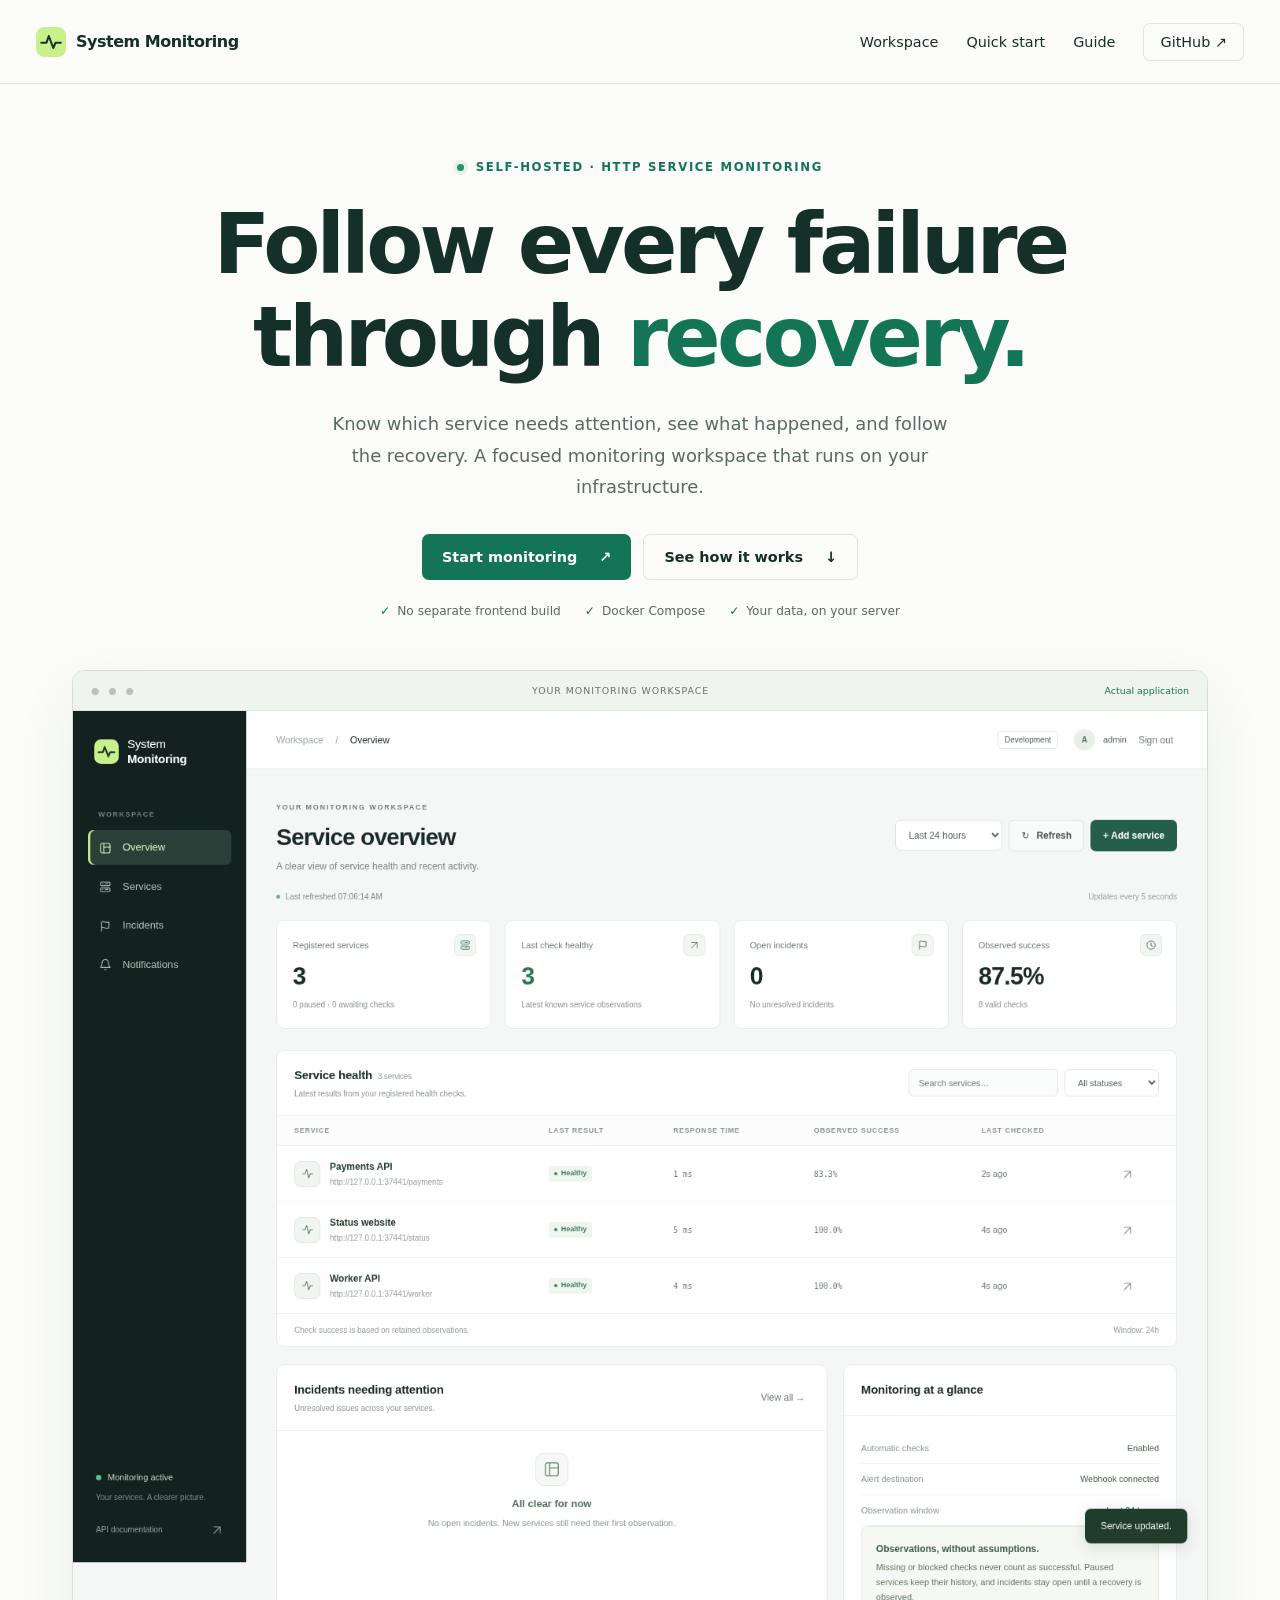
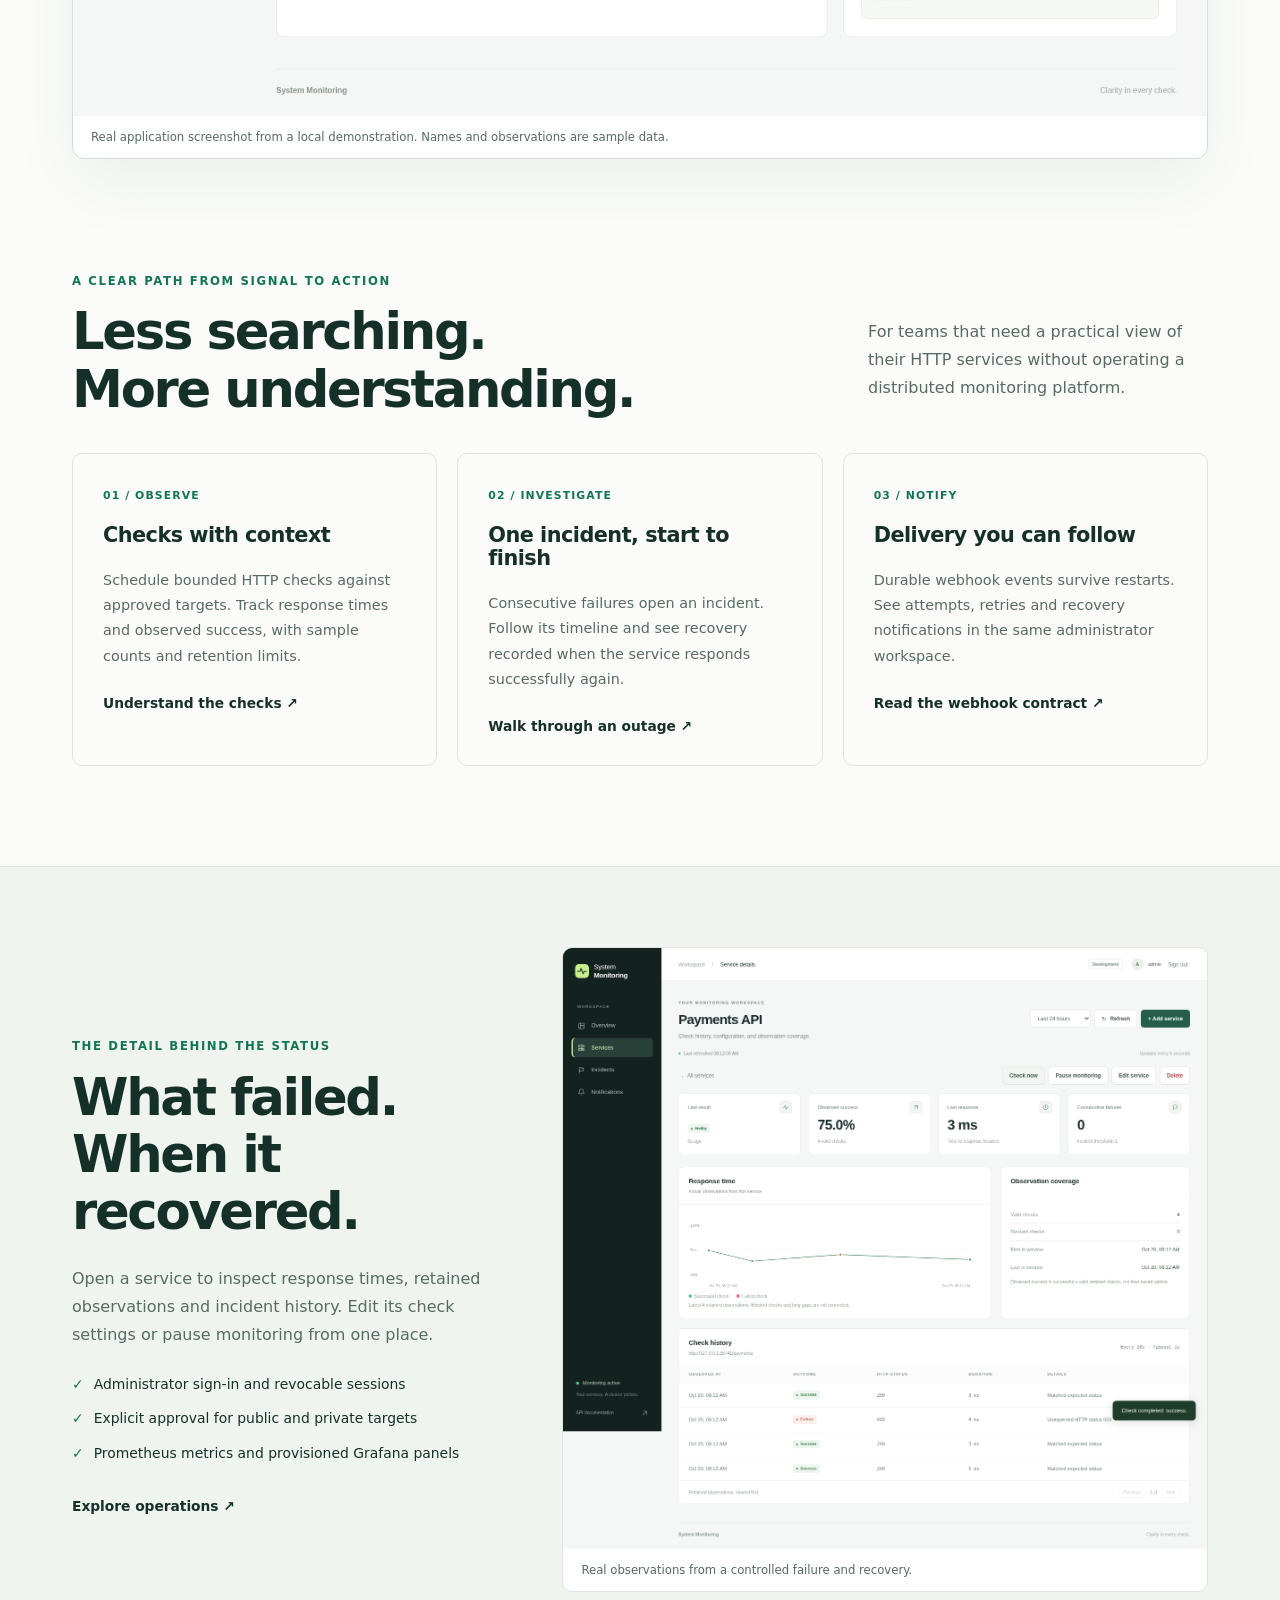
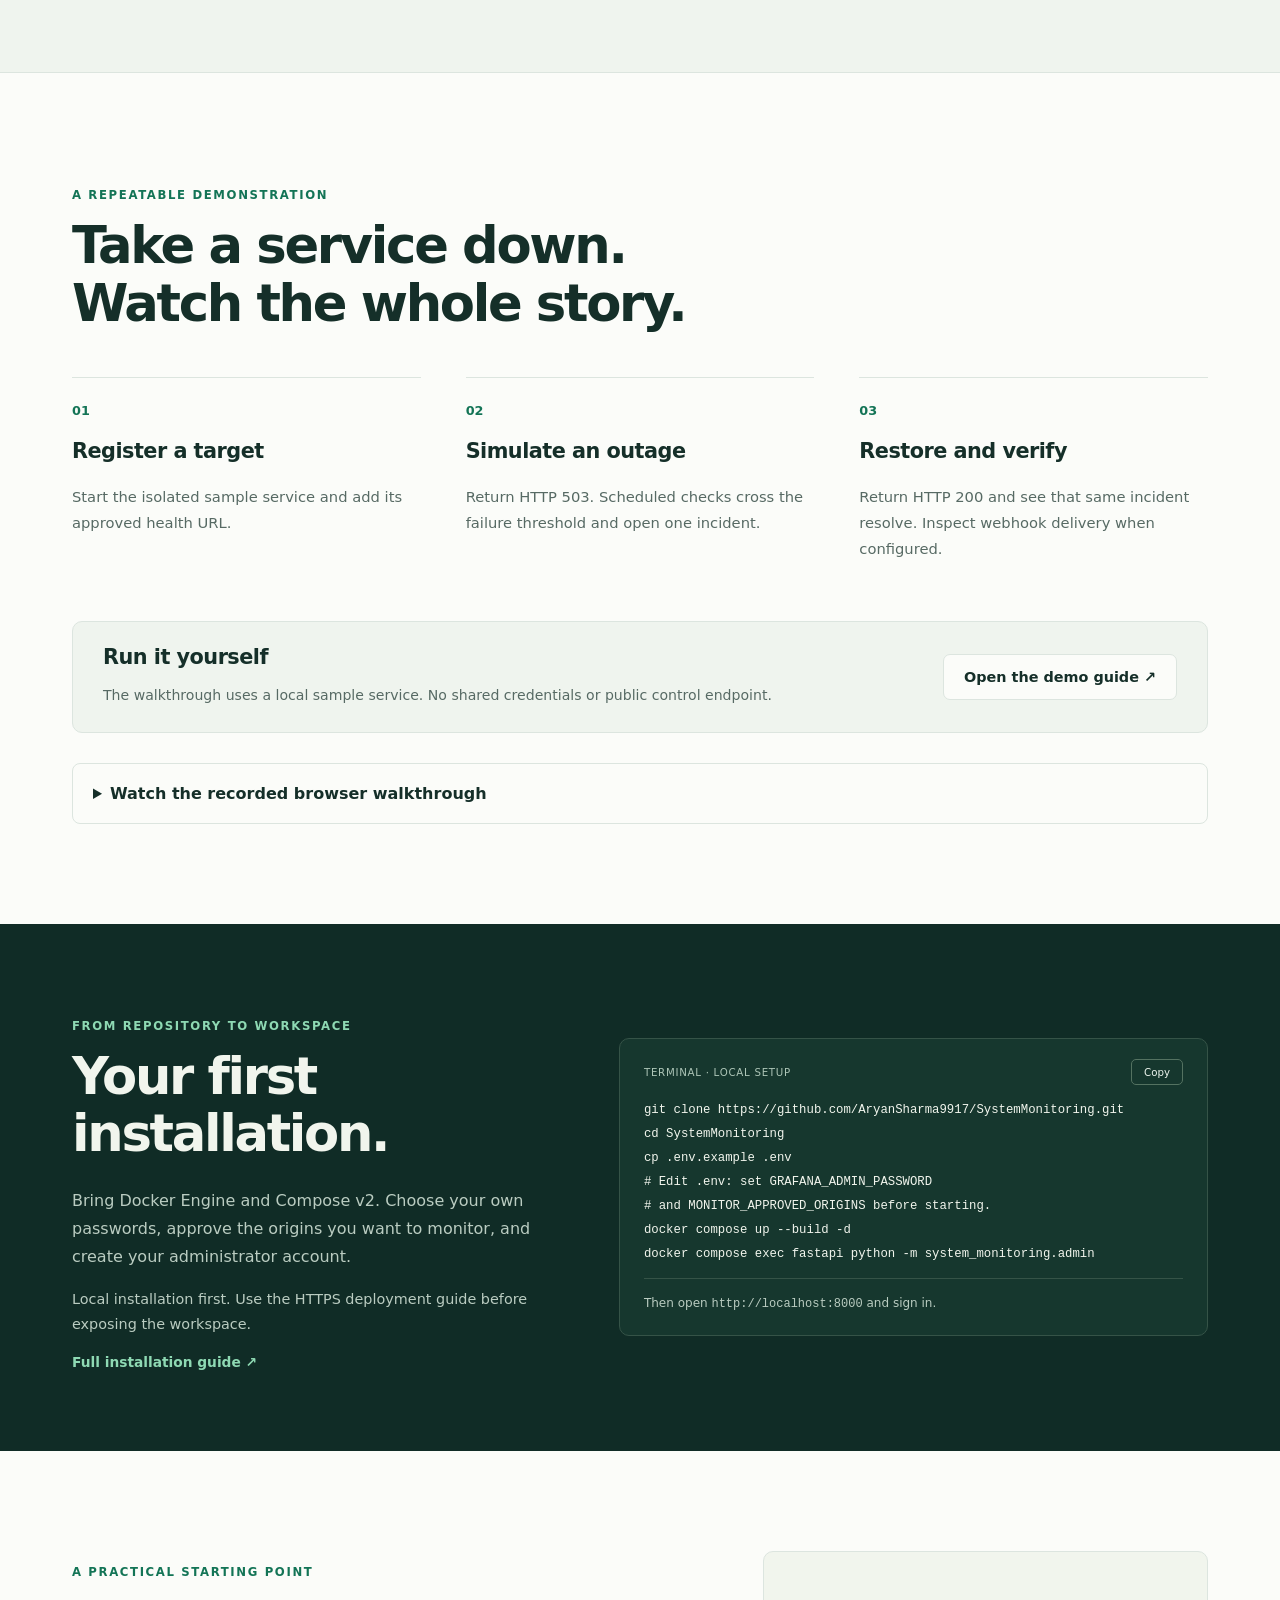
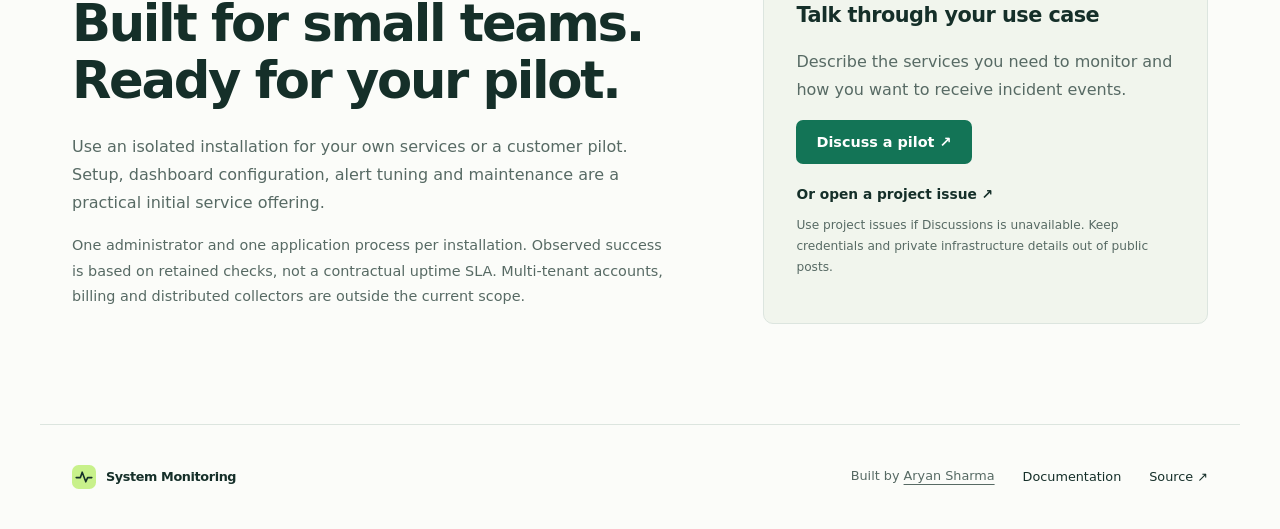
==== website/index.html @ 1e6cb17a "Publish the project website and product walkthrough" ====
<!doctype html>
<html lang="en">
<head>
  <meta charset="utf-8">
  <meta name="viewport" content="width=device-width, initial-scale=1">
  <meta name="description" content="Self-hosted HTTP monitoring with an administrator workspace, incident history and reliable webhook delivery. Built for small teams and isolated customer installations.">
  <meta name="theme-color" content="#102c26">
  <meta property="og:title" content="System Monitoring — Follow every failure through recovery">
  <meta property="og:description" content="Your services, incidents and recovery. One self-hosted workspace.">
  <meta property="og:type" content="website">
  <meta property="og:image" content="https://aryansharma9917.github.io/SystemMonitoring/assets/workspace.png">
  <title>System Monitoring — Follow every failure through recovery</title>
  <link rel="icon" href="assets/icon.svg" type="image/svg+xml">
  <link rel="stylesheet" href="styles.css">
  <script src="site.js" defer></script>
</head>
<body>
<a class="skip" href="#main">Skip to content</a>
<header class="header">
  <a class="brand" href="./" aria-label="System Monitoring home"><img src="assets/icon.svg" alt="" width="30" height="30">System Monitoring</a>
  <nav aria-label="Main navigation"><a href="#workspace">Workspace</a><a href="#start">Quick start</a><a href="guide.html">Guide</a><a class="nav-github" href="https://github.com/AryanSharma9917/SystemMonitoring">GitHub ↗</a></nav>
</header>
<main id="main">
  <section class="hero wrap">
<div class="eyebrow"><span class="status-dot"></span> Self-hosted · HTTP service monitoring</div>
    <h1>Follow every failure<br>through <span>recovery.</span></h1>
    <p class="hero-copy">Know which service needs attention, see what happened, and follow the recovery. A focused monitoring workspace that runs on your infrastructure.</p>
    <div class="actions"><a class="button primary" href="#start">Start monitoring <span aria-hidden="true">↗</span></a><a class="button secondary" href="#walkthrough">See how it works <span aria-hidden="true">↓</span></a></div>
    <div class="hero-notes"><span>No separate frontend build</span><span>Docker Compose</span><span>Your data, on your server</span></div>
    <figure class="product-shot"><div class="window-bar"><div class="window-dots" aria-hidden="true">● ● ●</div><span>YOUR MONITORING WORKSPACE</span><span class="live-label">Actual application</span></div><img src="assets/workspace.png" alt="Administrator workspace showing three monitored services, observed success, response times and recent incidents" width="1440" height="1080" fetchpriority="high"><figcaption>Real application screenshot from a local demonstration. Names and observations are sample data.</figcaption></figure>
  </section>
  <section id="workspace" class="wrap section">
    <div class="section-heading"><div><p class="eyebrow">A clear path from signal to action</p><h2>Less searching.<br>More understanding.</h2></div><p>For teams that need a practical view of their HTTP services without operating a distributed monitoring platform.</p></div>
    <div class="features">
      <article><span class="feature-number">01 / OBSERVE</span><h3>Checks with context</h3><p>Schedule bounded HTTP checks against approved targets. Track response times and observed success, with sample counts and retention limits.</p><a href="guide.html#architecture">Understand the checks ↗</a></article>
      <article><span class="feature-number">02 / INVESTIGATE</span><h3>One incident, start to finish</h3><p>Consecutive failures open an incident. Follow its timeline and see recovery recorded when the service responds successfully again.</p><a href="#walkthrough">Walk through an outage ↗</a></article>
      <article><span class="feature-number">03 / NOTIFY</span><h3>Delivery you can follow</h3><p>Durable webhook events survive restarts. See attempts, retries and recovery notifications in the same administrator workspace.</p><a href="https://github.com/AryanSharma9917/SystemMonitoring/blob/main/docs/notifications.md">Read the webhook contract ↗</a></article>
    </div>
  </section>
  <section class="detail-section"><div class="wrap detail-grid"><div><p class="eyebrow">The detail behind the status</p><h2>What failed.<br>When it recovered.</h2><p>Open a service to inspect response times, retained observations and incident history. Edit its check settings or pause monitoring from one place.</p><ul class="check-list"><li>Administrator sign-in and revocable sessions</li><li>Explicit approval for public and private targets</li><li>Prometheus metrics and provisioned Grafana panels</li></ul><a class="text-link" href="guide.html#operations">Explore operations ↗</a></div><figure><img src="assets/service-details.png" alt="Payments API detail screen with response-time chart and outage and recovery observations" width="1440" height="1080"><figcaption>Real observations from a controlled failure and recovery.</figcaption></figure></div></section>
  <section id="walkthrough" class="wrap section">
    <p class="eyebrow">A repeatable demonstration</p><h2>Take a service down.<br>Watch the whole story.</h2>
    <div class="steps"><article><span>01</span><h3>Register a target</h3><p>Start the isolated sample service and add its approved health URL.</p></article><article><span>02</span><h3>Simulate an outage</h3><p>Return HTTP 503. Scheduled checks cross the failure threshold and open one incident.</p></article><article><span>03</span><h3>Restore and verify</h3><p>Return HTTP 200 and see that same incident resolve. Inspect webhook delivery when configured.</p></article></div>
    <div class="callout"><div><h3>Run it yourself</h3><p>The walkthrough uses a local sample service. No shared credentials or public control endpoint.</p></div><a class="button secondary" href="guide.html#demo">Open the demo guide ↗</a></div>
    <details class="recording"><summary>Watch the recorded browser walkthrough</summary><video controls preload="none" poster="assets/workspace.png" aria-label="Recorded administrator workflow"><source src="assets/walkthrough.webm" type="video/webm"><track default kind="captions" src="assets/walkthrough.vtt" srclang="en" label="English">Your browser does not support WebM. <a href="assets/walkthrough.webm">Download the recording</a>.</video><p class="muted">Recorded against local sample targets: sign-in, service creation, outage, recovery and delivery retries. Mobile layout is verified separately in the browser check. <a href="guide.html#transcript">Read the text walkthrough</a>.</p></details>
  </section>
  <section id="start" class="start-section"><div class="wrap start-grid"><div><p class="eyebrow">From repository to workspace</p><h2>Your first installation.</h2><p>Bring Docker Engine and Compose v2. Choose your own passwords, approve the origins you want to monitor, and create your administrator account.</p><p class="muted">Local installation first. Use the HTTPS deployment guide before exposing the workspace.</p><a class="text-link" href="guide.html#install">Full installation guide ↗</a></div><div class="code-card"><div class="code-title"><span>TERMINAL · LOCAL SETUP</span><button type="button" class="copy" data-copy="install-code">Copy</button></div><pre><code id="install-code">git clone https://github.com/AryanSharma9917/SystemMonitoring.git
cd SystemMonitoring
cp .env.example .env
# Edit .env: set GRAFANA_ADMIN_PASSWORD
# and MONITOR_APPROVED_ORIGINS before starting.
docker compose up --build -d
docker compose exec fastapi python -m system_monitoring.admin</code></pre><p>Then open <code>http://localhost:8000</code> and sign in.</p><span class="copy-status" role="status" aria-live="polite"></span></div></div></section>
  <section class="wrap section offering"><div><p class="eyebrow">A practical starting point</p><h2>Built for small teams.<br>Ready for your pilot.</h2><p>Use an isolated installation for your own services or a customer pilot. Setup, dashboard configuration, alert tuning and maintenance are a practical initial service offering.</p><p class="muted">One administrator and one application process per installation. Observed success is based on retained checks, not a contractual uptime SLA. Multi-tenant accounts, billing and distributed collectors are outside the current scope.</p></div><div class="offering-card"><h3>Talk through your use case</h3><p>Describe the services you need to monitor and how you want to receive incident events.</p><a class="button primary" href="https://github.com/AryanSharma9917/SystemMonitoring/discussions">Discuss a pilot ↗</a><a class="text-link" href="https://github.com/AryanSharma9917/SystemMonitoring/issues/new">Or open a project issue ↗</a><p class="muted small">Use project issues if Discussions is unavailable. Keep credentials and private infrastructure details out of public posts.</p></div></section>
</main>
<footer class="wrap footer"><a class="brand" href="./"><img src="assets/icon.svg" alt="" width="24" height="24">System Monitoring</a><p>Built by <a href="https://github.com/AryanSharma9917">Aryan Sharma</a></p><a href="guide.html">Documentation</a><a href="https://github.com/AryanSharma9917/SystemMonitoring">Source ↗</a></footer>
</body>
</html>
---- website/styles.css ----
:root{color-scheme:light;--ink:#152f29;--muted:#576a64;--green:#137456;--line:#dce5df;--paper:#fbfcf9;--soft:#eff4ee;--dark:#102c26;font-family:Inter,ui-sans-serif,system-ui,-apple-system,BlinkMacSystemFont,"Segoe UI",sans-serif;color:var(--ink);background:var(--paper);font-synthesis:none;scroll-behavior:smooth;scroll-padding-top:100px}*{box-sizing:border-box}body{margin:0}a{color:inherit;text-underline-offset:4px}button{font:inherit}img{max-width:100%;height:auto;display:block}p{line-height:1.75;color:var(--muted)}h1,h2,h3{font-weight:620;letter-spacing:-.045em;line-height:1.12}h1{font-size:clamp(2.7rem,6.5vw,5.8rem);margin:24px 0}h2{font-size:clamp(2rem,4vw,3.25rem);margin:12px 0 24px}h3{font-size:1.3rem;letter-spacing:-.025em}figure{margin:0}.wrap{max-width:1200px;margin:auto;padding-left:32px;padding-right:32px}.header{height:84px;max-width:1320px;margin:auto;padding:0 36px;display:flex;align-items:center;justify-content:space-between;gap:24px;border-bottom:1px solid var(--line)}.brand{display:inline-flex;align-items:center;gap:10px;text-decoration:none;font-weight:650;letter-spacing:-.03em;white-space:nowrap}.header nav{display:flex;gap:28px;align-items:center;font-size:.9rem}.header nav a{text-decoration:none}.header nav a:hover,.text-link:hover{color:var(--green)}.nav-github{border:1px solid var(--line);padding:10px 16px;border-radius:7px}.hero{text-align:center;padding-top:76px}.eyebrow{font-size:.73rem;font-weight:650;text-transform:uppercase;letter-spacing:.14em;color:var(--green)}.status-dot{width:7px;height:7px;background:#1d9469;display:inline-block;border-radius:50%;margin-right:6px;box-shadow:0 0 0 4px #e8f2e9}h1 span{color:var(--green)}.hero-copy{max-width:630px;margin:0 auto;font-size:1.12rem}.actions{display:flex;justify-content:center;gap:12px;margin:32px 0 24px}.button{display:inline-flex;justify-content:center;align-items:center;gap:22px;border-radius:7px;padding:14px 20px;font-weight:600;text-decoration:none;font-size:.9rem;transition:background .2s,transform .2s}.button:hover{transform:translateY(-2px)}.primary{background:var(--green);color:white}.primary:hover{background:#0e5e45}.secondary{background:var(--paper);border:1px solid var(--line)}.secondary:hover{background:#e8efe8}.hero-notes{display:flex;justify-content:center;flex-wrap:wrap;gap:24px;color:var(--muted);font-size:.76rem}.hero-notes span:before{content:"✓";color:var(--green);margin-right:7px}.product-shot{margin-top:52px;border:1px solid #d3ded5;border-radius:12px;overflow:hidden;box-shadow:0 24px 65px #123a2810;text-align:left;background:#fff}.window-bar{height:40px;display:flex;align-items:center;justify-content:space-between;padding:0 18px;color:#64776b;background:#f0f4ee;font-size:.59rem;letter-spacing:.1em;border-bottom:1px solid var(--line)}.window-dots{color:#b7c5b8;letter-spacing:3px}.live-label{color:var(--green);letter-spacing:0}.product-shot img{width:100%;height:auto}figcaption{padding:12px 18px;font-size:.73rem;color:var(--muted);line-height:1.6}.section{padding-top:100px;padding-bottom:100px}.section-heading{display:flex;justify-content:space-between;align-items:end;gap:60px;margin-bottom:35px}.section-heading>p{max-width:340px}.section-heading h2{margin-bottom:0}.features{display:grid;grid-template-columns:repeat(3,1fr);gap:20px}.features article{padding:30px;border:1px solid var(--line);border-radius:10px}.feature-number{color:var(--green);font-size:.68rem;font-weight:650;letter-spacing:.1em}.features p{font-size:.9rem}.features a,.text-link{font-size:.86rem;font-weight:600;text-decoration:none}.features a{display:inline-block;margin-top:12px}.detail-section{background:var(--soft);border-top:1px solid var(--line);border-bottom:1px solid var(--line);padding:80px 0}.detail-grid{display:grid;grid-template-columns:.8fr 1.2fr;gap:60px;align-items:center}.detail-grid figure{background:white;border:1px solid var(--line);border-radius:10px;overflow:hidden}.check-list{padding:0;list-style:none;margin:25px 0 32px;font-size:.87rem}.check-list li{margin:14px 0;line-height:1.5}.check-list li:before{content:"✓";color:var(--green);margin-right:10px}.steps{display:grid;grid-template-columns:repeat(3,1fr);gap:45px;margin:45px 0}.steps article{border-top:1px solid var(--line);padding-top:22px}.steps article>span{font-size:.8rem;color:var(--green);font-weight:650}.steps p{font-size:.92rem}.callout{display:flex;align-items:center;justify-content:space-between;gap:20px;border:1px solid var(--line);border-radius:10px;padding:24px 30px;background:var(--soft)}.callout h3{margin:0}.callout p{margin-bottom:0;font-size:.88rem}.recording{margin-top:30px;border:1px solid var(--line);border-radius:8px;padding:20px}.recording summary{cursor:pointer;font-weight:600}.recording video{display:block;width:100%;margin-top:24px;border-radius:6px;background:var(--dark)}.start-section{background:var(--dark);color:#f1f5ed;padding:80px 0}.start-grid{display:grid;grid-template-columns:.9fr 1.1fr;gap:65px;align-items:center}.start-section p{color:#baccc1}.start-section .eyebrow,.start-section .text-link{color:#8ed9b3}.code-card{min-width:0;background:#16372e;border:1px solid #355347;border-radius:10px;padding:20px 24px}.code-title{display:flex;align-items:center;justify-content:space-between;font-size:.64rem;letter-spacing:.07em;color:#adc5b7}.copy{border:1px solid #547261;color:#edf5ee;background:transparent;border-radius:5px;padding:6px 12px;cursor:pointer}.code-card pre{font: .77rem/1.95 ui-monospace,SFMono-Regular,Consolas,monospace;overflow:auto;white-space:pre-wrap;overflow-wrap:anywhere}.code-card p{font-size:.75rem;border-top:1px solid #355347;padding-top:14px;margin-bottom:0}.copy-status{font-size:.75rem;color:#c6e5d0}.offering{display:grid;grid-template-columns:1.15fr .85fr;gap:90px;align-items:center}.offering-card{padding:32px;border:1px solid var(--line);border-radius:10px;background:#f1f5ed}.offering-card .text-link{display:block;margin-top:22px}.muted{color:var(--muted);font-size:.9rem}.small{font-size:.76rem}.footer{border-top:1px solid var(--line);display:flex;align-items:center;gap:28px;min-height:105px;font-size:.8rem}.footer .brand{margin-right:auto}.footer p{font-size:.8rem}.footer>a:not(.brand){text-decoration:none}.skip{position:fixed;top:-100px;left:15px;background:var(--dark);color:white;padding:12px 20px;z-index:5}.skip:focus{top:12px}a:focus-visible,button:focus-visible,summary:focus-visible{outline:3px solid #27a879;outline-offset:5px}.guide{max-width:900px;padding-top:60px;padding-bottom:80px}.guide h1{font-size:3rem}.guide h2{font-size:2rem;margin-top:60px}.guide h3{margin-top:30px}.guide pre{overflow:auto;padding:22px;background:var(--dark);color:#d9efe3;border-radius:8px;font-size:.8rem;line-height:1.8}.guide li{color:var(--muted);line-height:1.9;margin:8px 0}.guide-nav{display:flex;gap:12px;flex-wrap:wrap;margin:30px 0}.guide-nav a{padding:8px 14px;border:1px solid var(--line);border-radius:6px;text-decoration:none;font-size:.84rem}.architecture{display:grid;grid-template-columns:repeat(3,1fr);gap:16px;margin:30px 0}.architecture div{padding:20px;border:1px solid var(--line);border-radius:8px}.architecture p{font-size:.85rem}.guide code:not(pre code){font-size:.86em;overflow-wrap:anywhere}.guide table{border-collapse:collapse;width:100%;font-size:.86rem}.guide td,.guide th{padding:12px;border-bottom:1px solid var(--line);text-align:left}.guide video{max-width:100%}@media(max-width:800px){.header{padding:0 22px;gap:12px}.header nav{gap:16px;font-size:.8rem}.header nav a:first-child{display:none}.nav-github{padding:8px}.brand{font-size:.9rem}.wrap{padding-left:22px;padding-right:22px}.hero{padding-top:55px}.hero-copy{font-size:1rem}.hero-notes{gap:12px;font-size:.7rem}.section{padding-top:65px;padding-bottom:65px}.section-heading{display:block}.features{grid-template-columns:1fr}.features article{padding:25px}.detail-grid,.start-grid,.offering{grid-template-columns:1fr;gap:35px}.detail-section{padding:55px 0}.steps{gap:20px}.callout{align-items:start;flex-direction:column;padding:24px}.footer{flex-wrap:wrap;gap:20px;padding-top:25px;padding-bottom:25px}.footer .brand{width:100%}.footer p{margin:0}.architecture{grid-template-columns:1fr}.window-bar{padding:0 10px}.window-bar>span:not(.live-label){display:none}}@media(max-width:480px){.header{height:auto;min-height:80px;flex-wrap:wrap;padding-top:16px;padding-bottom:16px}.header nav{width:100%;justify-content:space-between}.header nav a:first-child{display:block}.nav-github{border:0;padding:0}.actions{flex-direction:column}.hero-notes{gap:10px}.product-shot{margin-top:30px}.steps{grid-template-columns:1fr;gap:20px;margin:30px 0}.steps h3{margin-bottom:8px}.steps p{margin-top:8px}.code-card{padding:16px}.guide h1{font-size:2.5rem}}@media(prefers-reduced-motion:reduce){:root{scroll-behavior:auto}.button{transition:none}.button:hover{transform:none}}
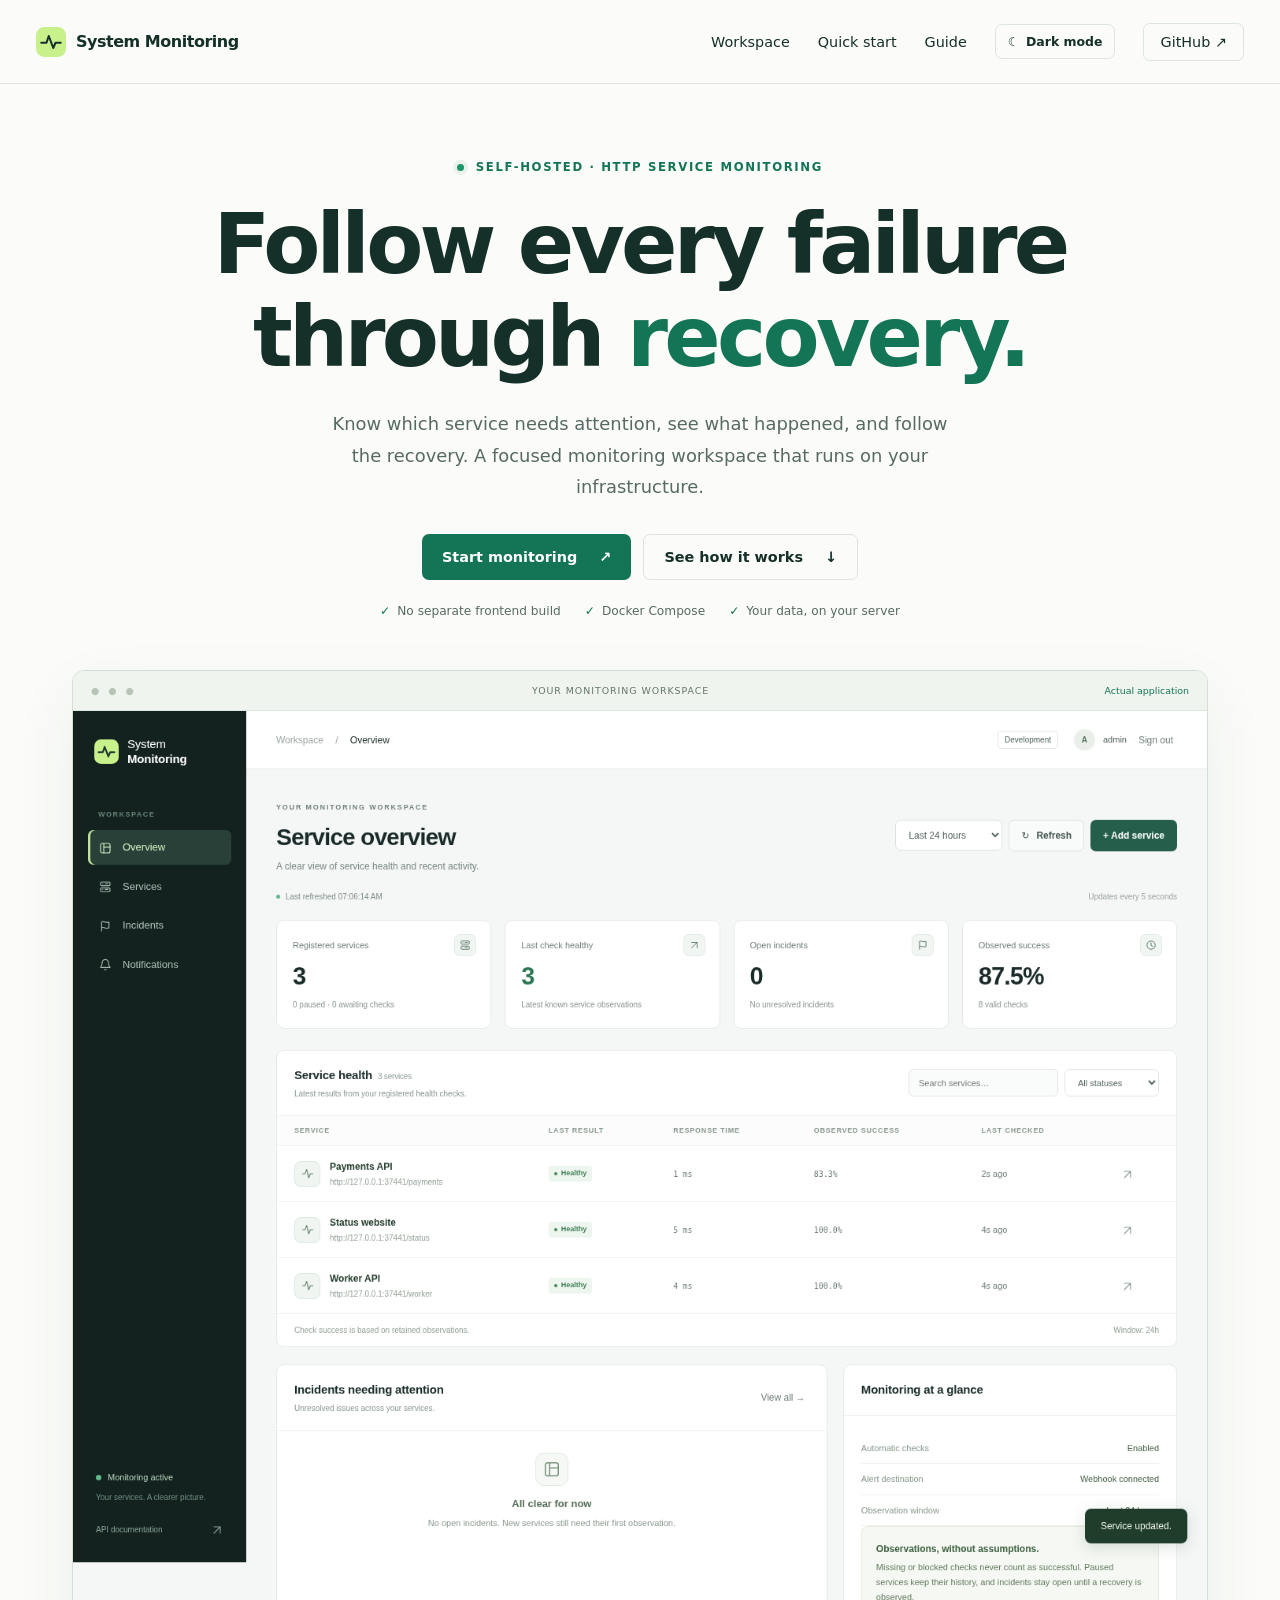
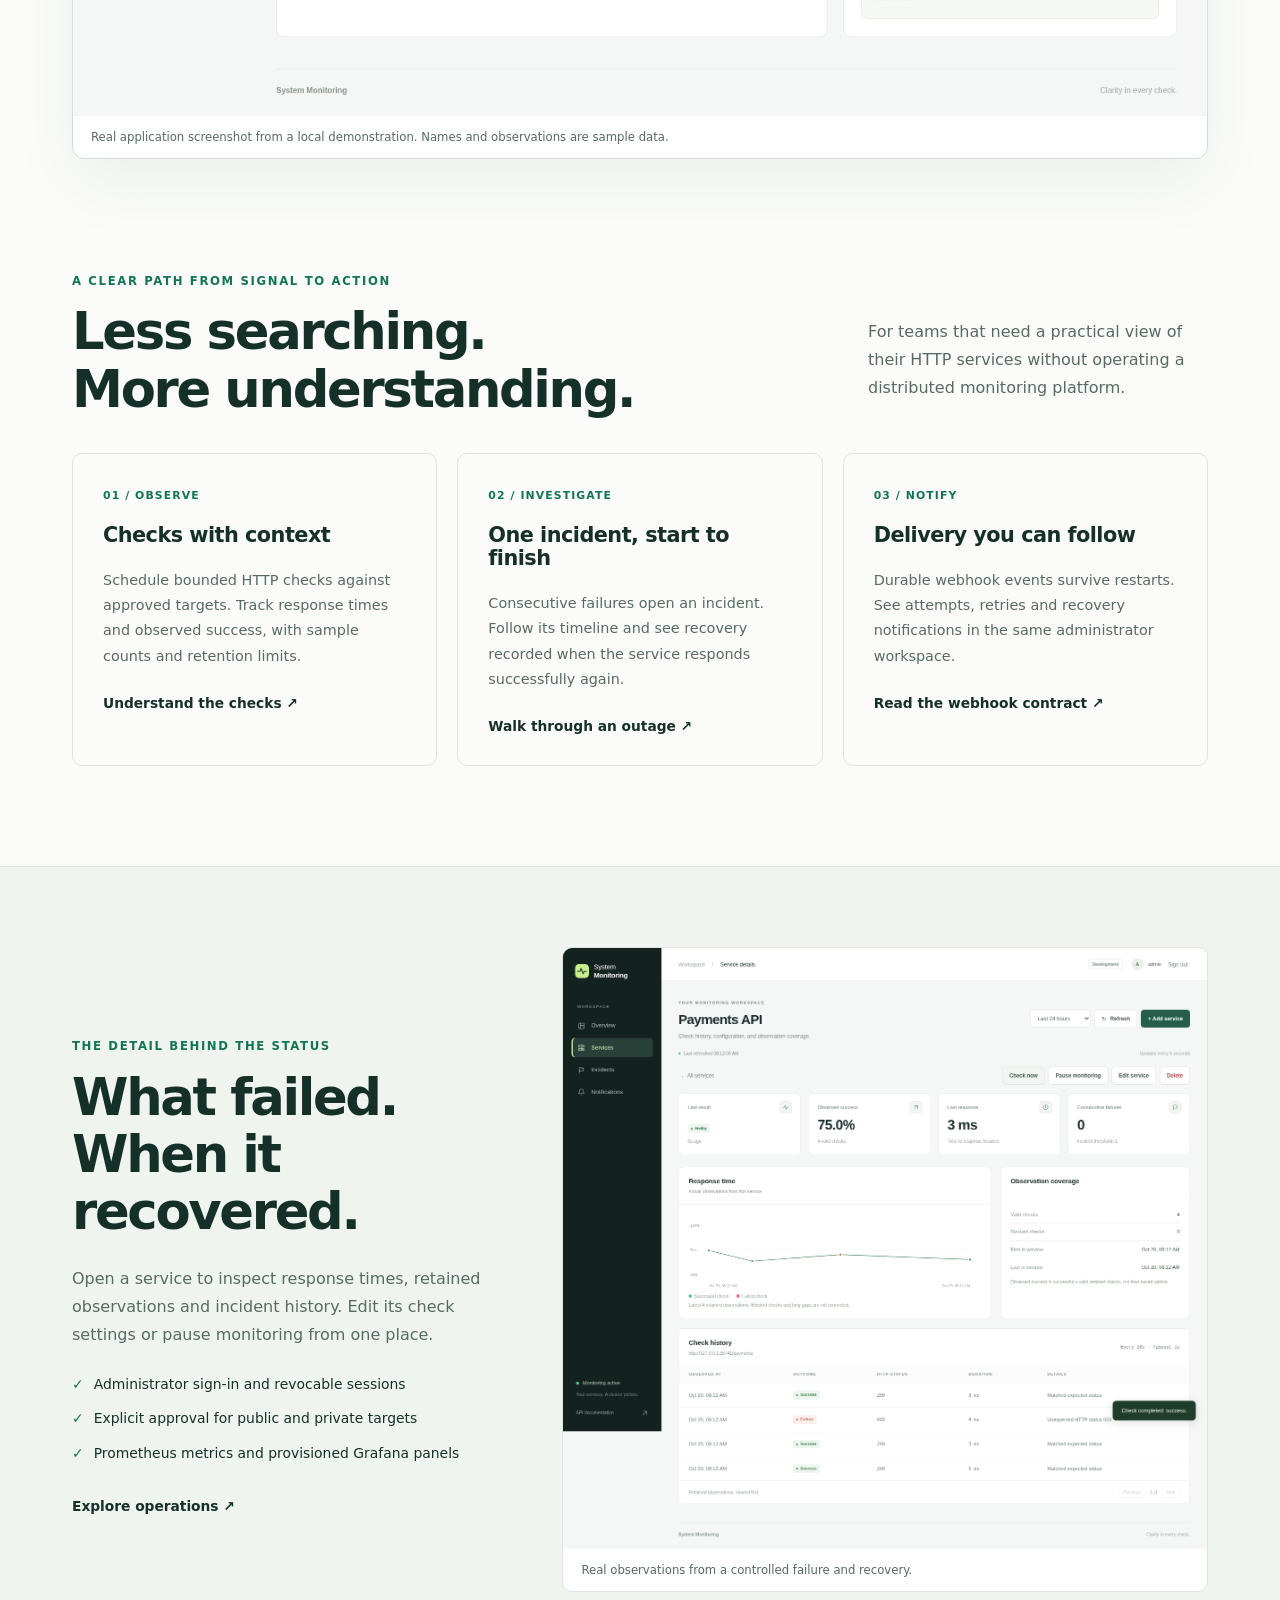
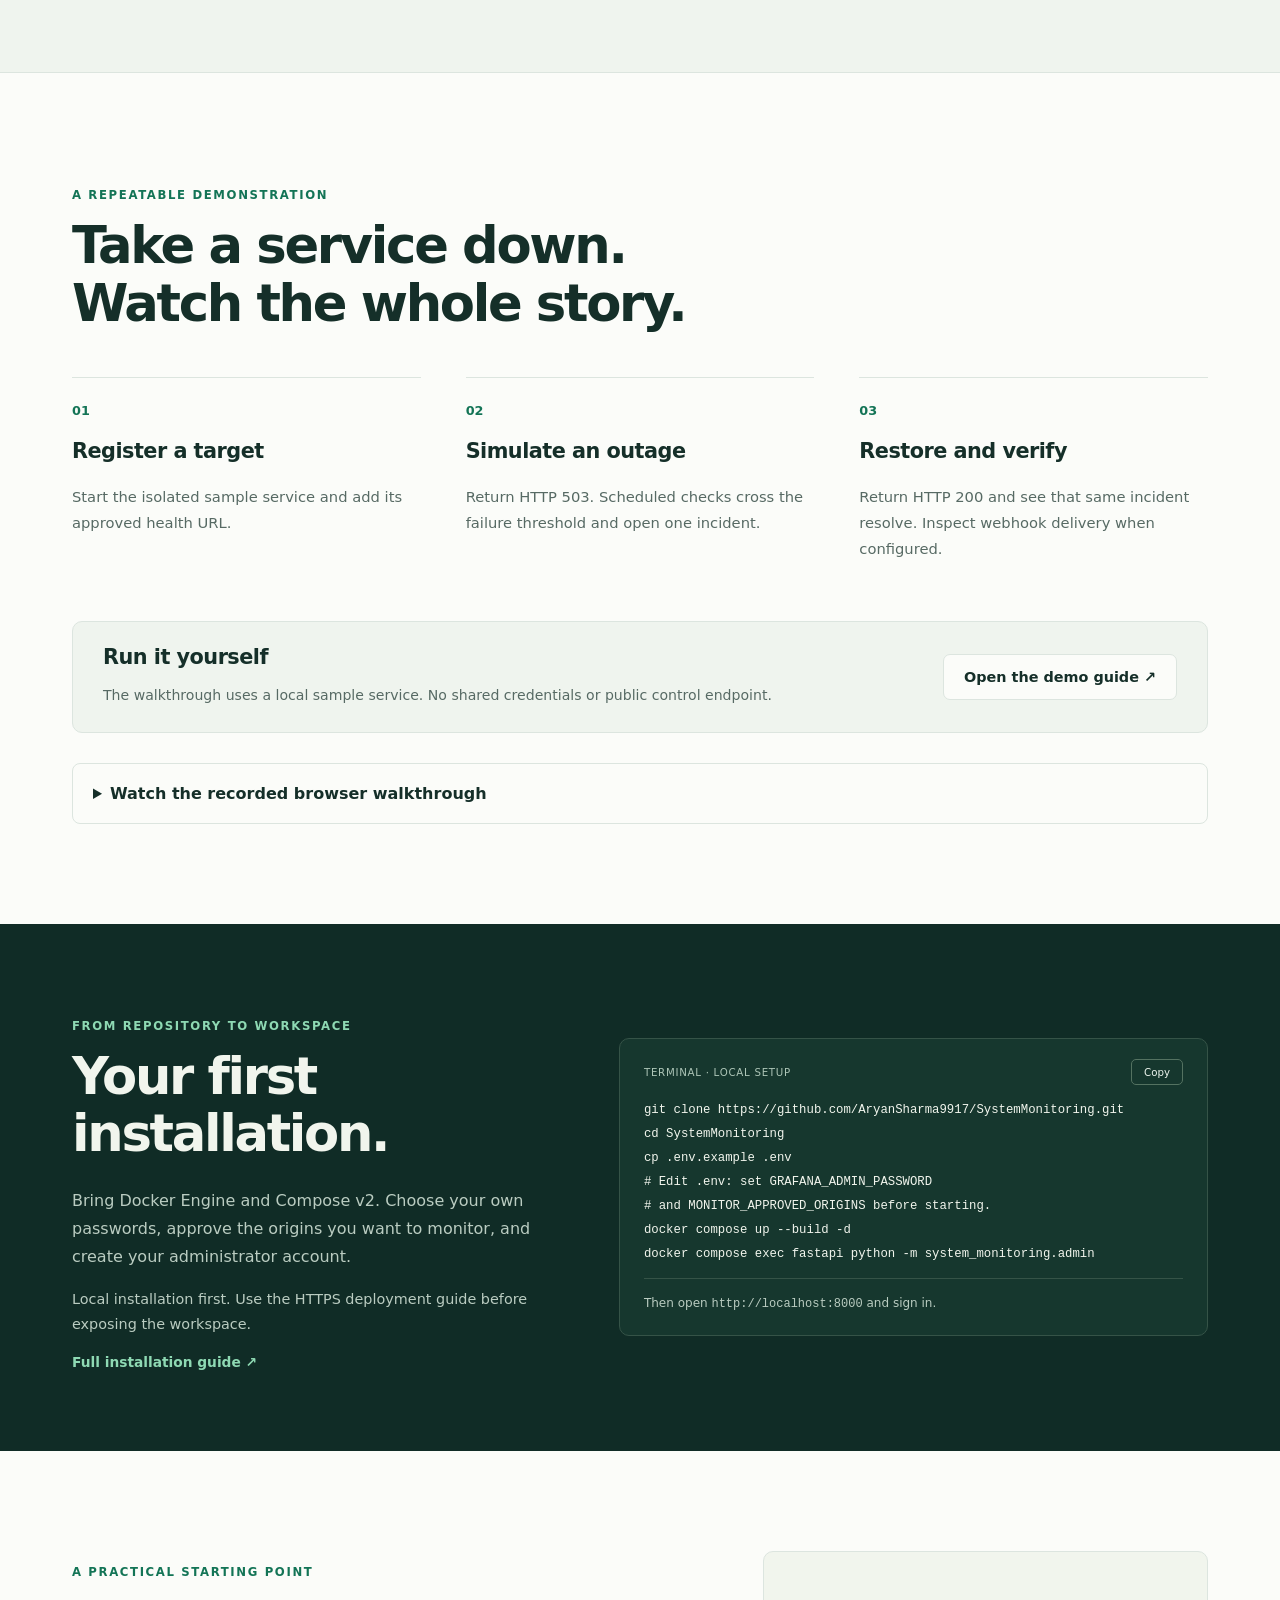
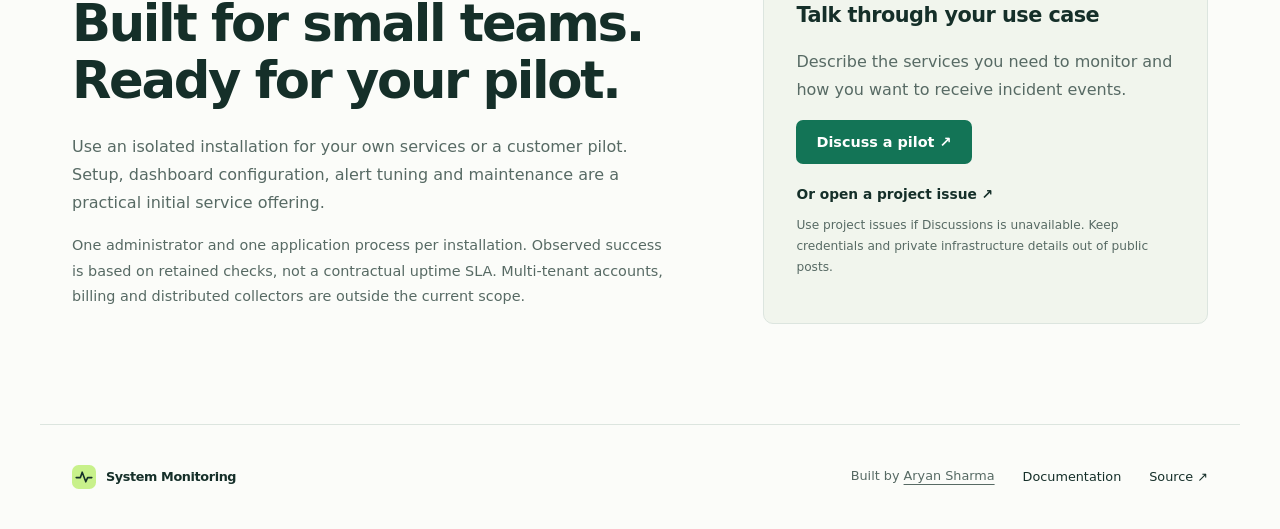
==== commit 330bd8f9: "Bring dark mode to the project website" ====
--- a/website/index.html
+++ b/website/index.html
@@ -11,14 +11,16 @@
   <meta property="og:image" content="https://aryansharma9917.github.io/SystemMonitoring/assets/workspace.png">
   <title>System Monitoring — Follow every failure through recovery</title>
   <link rel="icon" href="assets/icon.svg" type="image/svg+xml">
+  <script src="theme.js"></script>
   <link rel="stylesheet" href="styles.css">
+  <link rel="stylesheet" href="theme.css">
   <script src="site.js" defer></script>
 </head>
 <body>
 <a class="skip" href="#main">Skip to content</a>
 <header class="header">
   <a class="brand" href="./" aria-label="System Monitoring home"><img src="assets/icon.svg" alt="" width="30" height="30">System Monitoring</a>
-  <nav aria-label="Main navigation"><a href="#workspace">Workspace</a><a href="#start">Quick start</a><a href="guide.html">Guide</a><a class="nav-github" href="https://github.com/AryanSharma9917/SystemMonitoring">GitHub ↗</a></nav>
+  <nav aria-label="Main navigation"><a href="#workspace">Workspace</a><a href="#start">Quick start</a><a href="guide.html">Guide</a><button class="theme-toggle" type="button" data-theme-toggle><span data-theme-icon aria-hidden="true">☾</span><span data-theme-label>Dark mode</span></button><a class="nav-github" href="https://github.com/AryanSharma9917/SystemMonitoring">GitHub ↗</a></nav>
 </header>
 <main id="main">
   <section class="hero wrap">
--- a/website/theme.css
+++ b/website/theme.css
@@ -0,0 +1,114 @@
+.theme-toggle {
+  display: inline-flex;
+  align-items: center;
+  justify-content: center;
+  gap: 7px;
+  border: 1px solid var(--line);
+  border-radius: 7px;
+  padding: 9px 12px;
+  background: var(--paper);
+  color: var(--ink);
+  font: inherit;
+  font-size: 0.78rem;
+  font-weight: 600;
+  cursor: pointer;
+  white-space: nowrap;
+}
+.theme-toggle:hover {
+  background: var(--soft);
+}
+html[data-theme="light"] {
+  color-scheme: light;
+}
+html[data-theme="dark"] {
+  color-scheme: dark;
+  --ink: #e7f1ec;
+  --muted: #a7b9b0;
+  --green: #67d2a0;
+  --line: #294139;
+  --paper: #0d1714;
+  --soft: #14231e;
+  --dark: #07100e;
+  color: var(--ink);
+  background: var(--paper);
+}
+html[data-theme="dark"] body,
+html[data-theme="dark"] .header {
+  background: var(--paper);
+}
+html[data-theme="dark"] .header,
+html[data-theme="dark"] .secondary,
+html[data-theme="dark"] .product-shot,
+html[data-theme="dark"] .detail-grid figure,
+html[data-theme="dark"] .features article,
+html[data-theme="dark"] .recording,
+html[data-theme="dark"] .guide-nav a {
+  border-color: var(--line);
+}
+html[data-theme="dark"] .secondary,
+html[data-theme="dark"] .product-shot,
+html[data-theme="dark"] .detail-grid figure,
+html[data-theme="dark"] .features article,
+html[data-theme="dark"] .recording,
+html[data-theme="dark"] .guide-nav a {
+  background: #111e1a;
+}
+html[data-theme="dark"] .window-bar {
+  color: #a7b9b0;
+  background: #182923;
+  border-color: var(--line);
+}
+html[data-theme="dark"] .callout,
+html[data-theme="dark"] .offering-card {
+  background: #14231e;
+  border-color: var(--line);
+}
+html[data-theme="dark"] .start-section,
+html[data-theme="dark"] .guide pre {
+  background: #07100e;
+}
+html[data-theme="dark"] .code-card {
+  background: #0d2019;
+  border-color: #294b3d;
+}
+html[data-theme="dark"] .guide pre {
+  color: #d8eee3;
+}
+html[data-theme="dark"] .guide td,
+html[data-theme="dark"] .guide th,
+html[data-theme="dark"] .footer {
+  border-color: var(--line);
+}
+html[data-theme="dark"] .primary {
+  color: #06120d;
+  background: #70d8a7;
+}
+html[data-theme="dark"] .primary:hover {
+  background: #91e7bd;
+}
+html[data-theme="dark"] .product-shot,
+html[data-theme="dark"] .detail-grid figure {
+  box-shadow: 0 24px 65px #0006;
+}
+
+@media (max-width: 800px) {
+  .theme-toggle [data-theme-label] {
+    display: none;
+  }
+  .theme-toggle {
+    padding-inline: 9px;
+  }
+  .header nav {
+    gap: 12px;
+  }
+}
+@media (max-width: 480px) {
+  .theme-toggle {
+    border: 0;
+    padding: 0;
+    background: transparent;
+  }
+  .header nav {
+    gap: 10px;
+  }
+}
